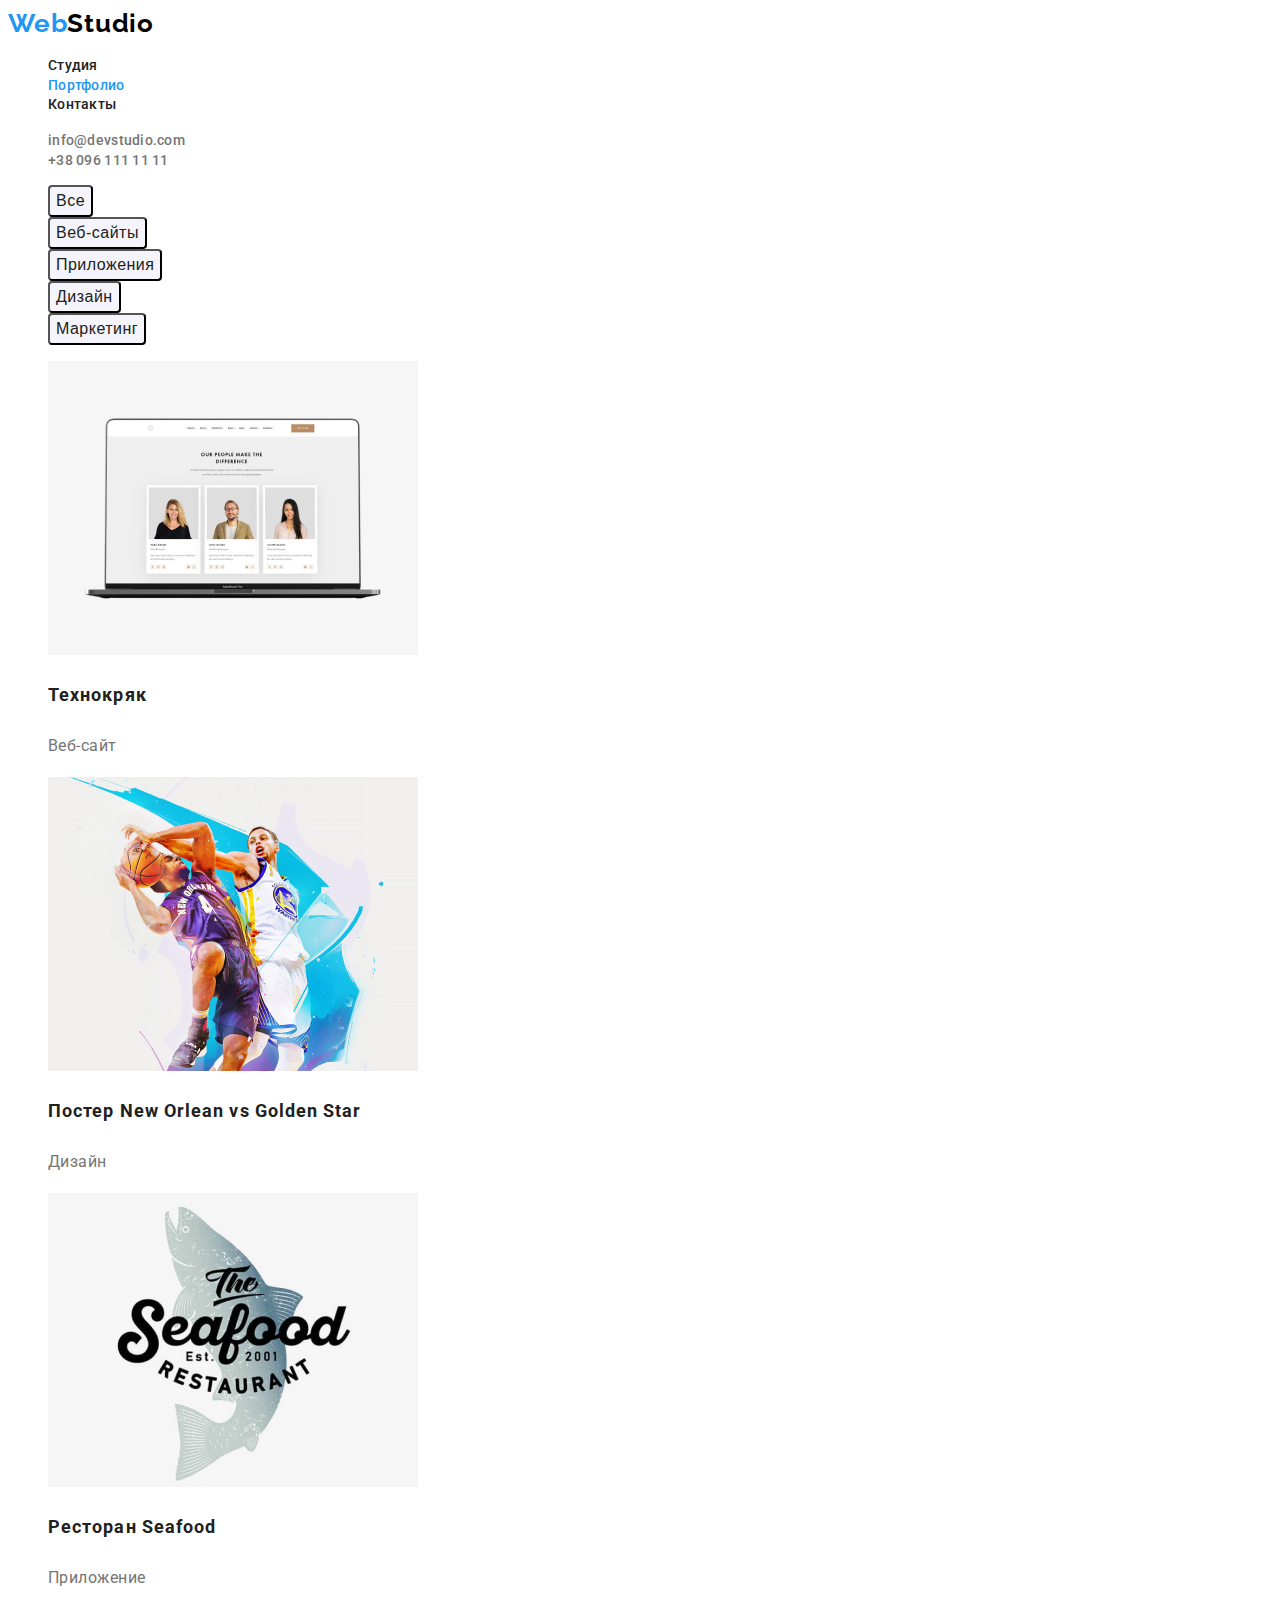
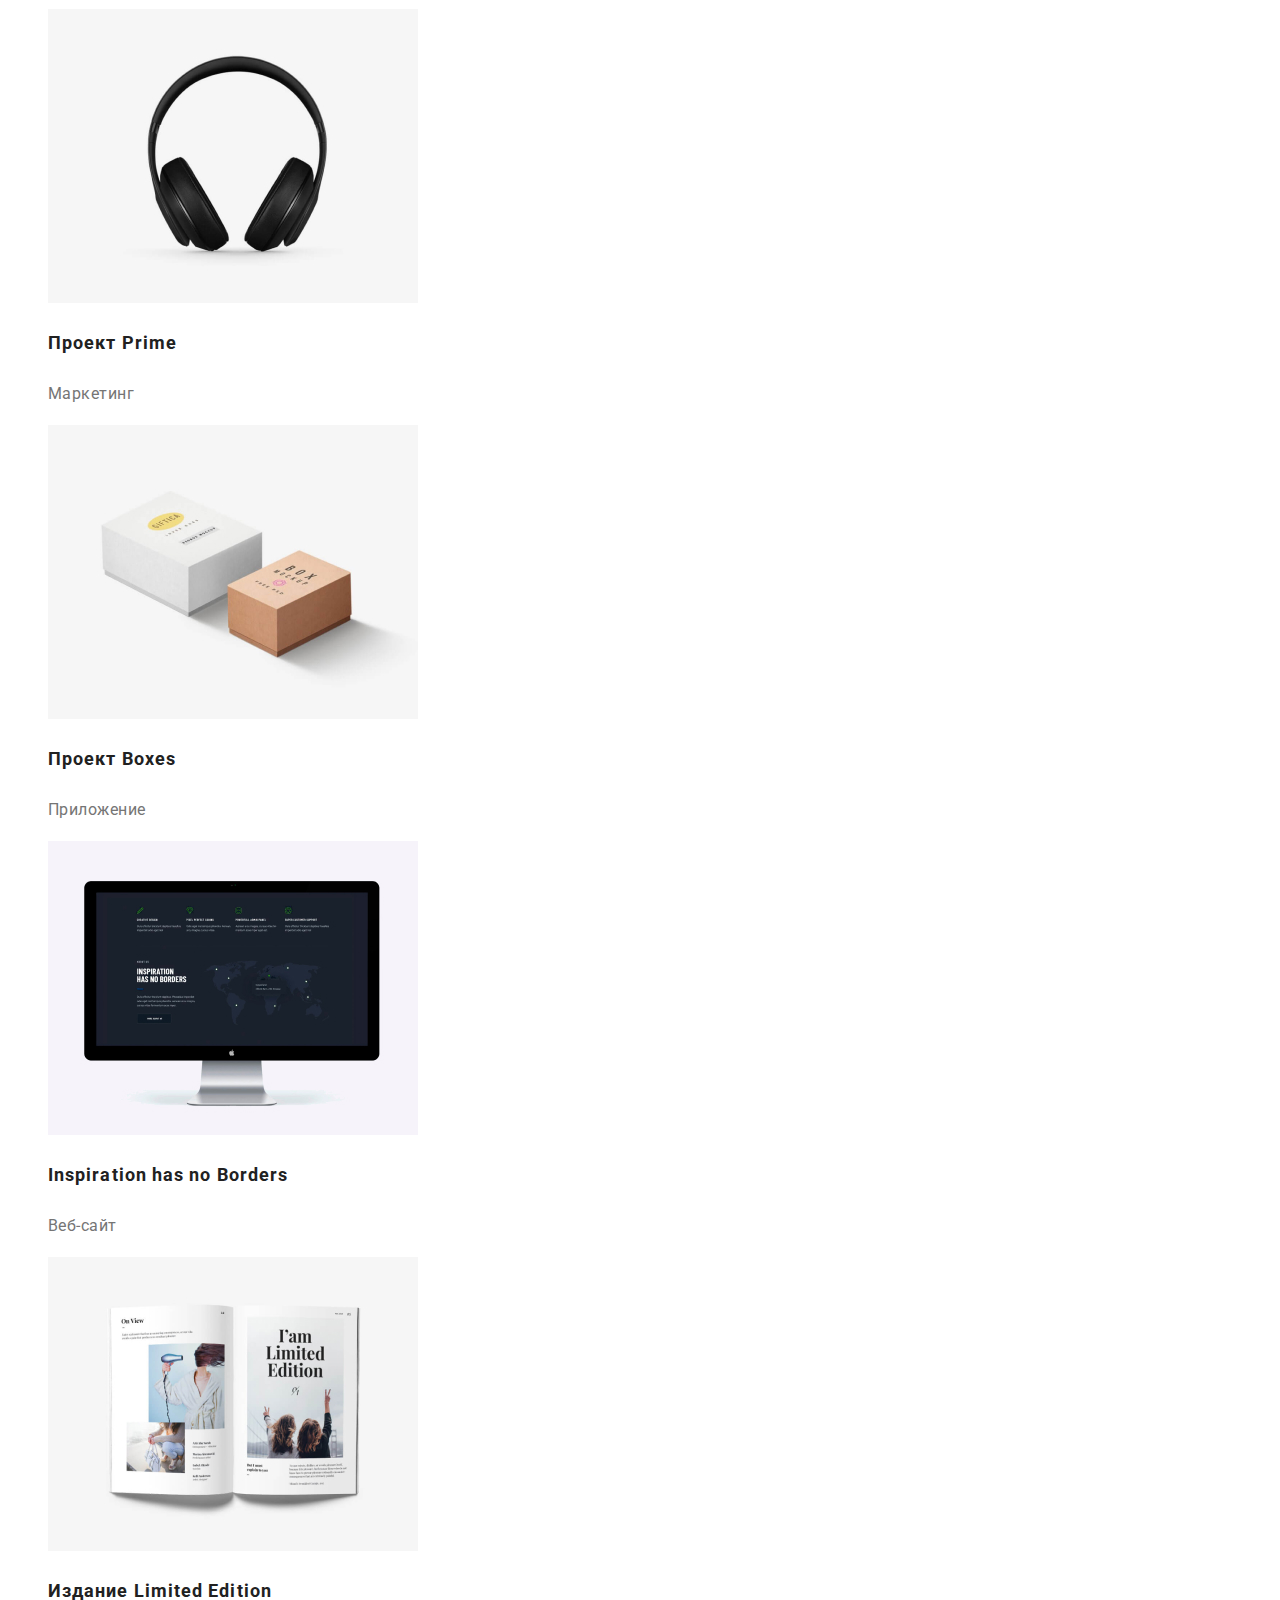
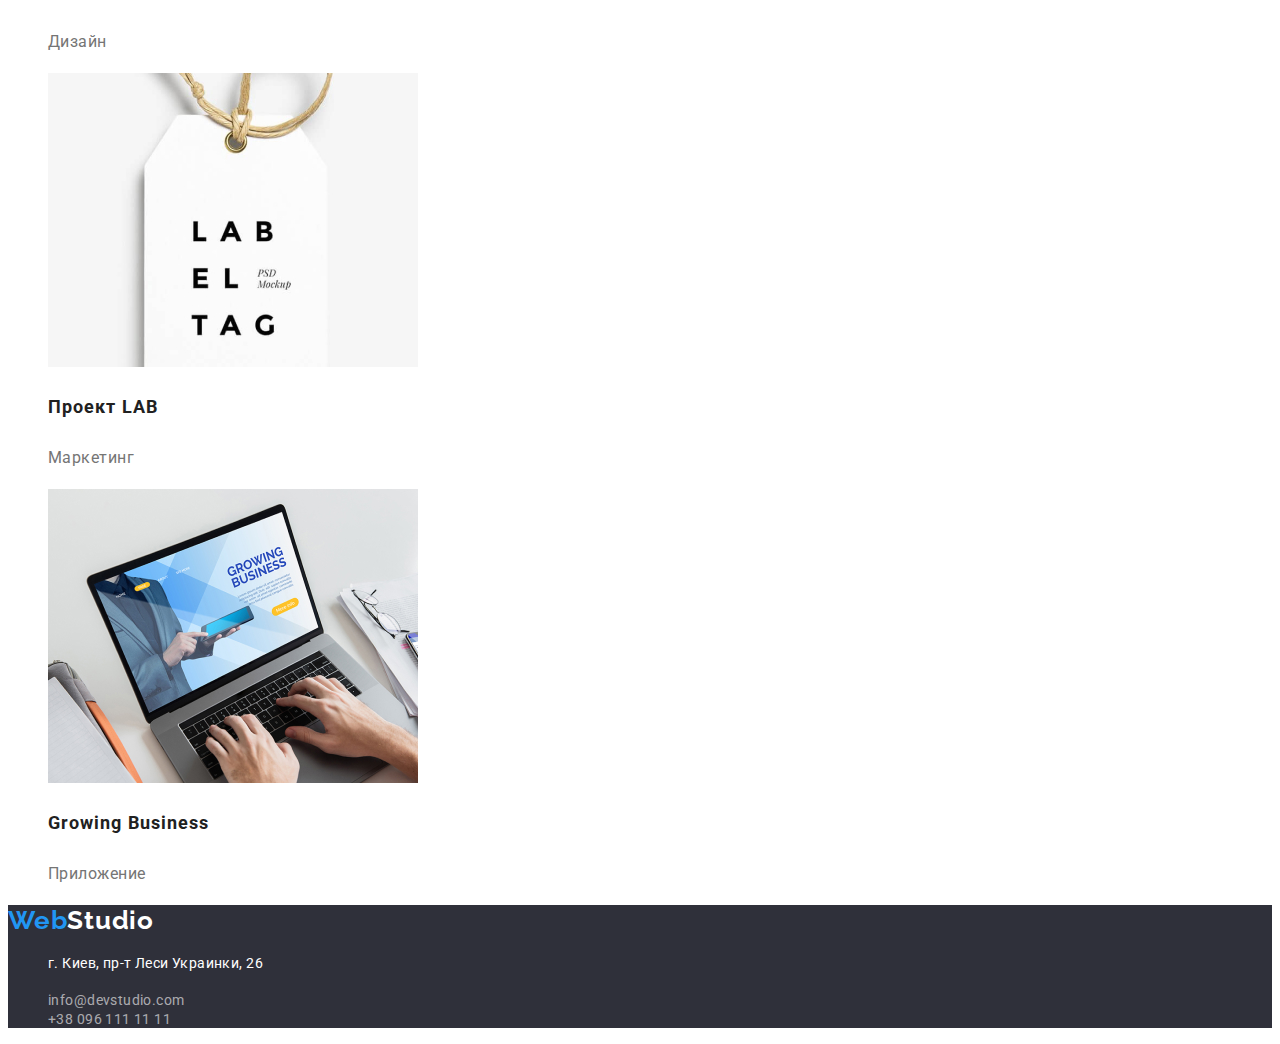
==== portfolio.html @ c7418458 "1" ====
<!DOCTYPE html>
<html lang="ru">
<head>
    <meta charset="UTF-8">
    <meta name="viewport" content="width=device-width, initial-scale=1.0">
     <link rel="stylesheet" href="https://cdnjs.cloudflare.com/ajax/libs/modern-normalize/1.0.0/modern-normalize.css" integrity="sha512-Zx6MlUMKSVJoQ+83OwhdILe8cSEsCzfqThJd7J/VA2UrK6Ctj85p+xzqfyuNXE5B1k25uUdmJ2OzItbBy9GHAQ==" crossorigin="anonymous" />
     <link rel="preconnect" href="https://fonts.gstatic.com">
     <link href="https://fonts.googleapis.com/css2?family=Raleway:wght@700&family=Roboto:wght@400;500;700;900&display=swap" rel="stylesheet">
     <link rel="stylesheet" href="./css/styles.css">
    <title>Web Studio</title>
</head>
<body>
   <header class="header">
          
            <nav class="navigation">
                <a class="logo" href="./index.html"><span class="logo-web">Web</span>Studio</a>
                 <ul class="navigation-list">
                    <li class="navigation-list-item"><a class="navigation-list-link" href="./index.html">Студия</a></li>
                     <li class="navigation-list-item"><a class="navigation-list-link current" href="./portfolio.html">Портфолио</a></li>
                    <li class="navigation-list-item"><a class="navigation-list-link" href="#">Контакты</a></li>
                 </ul>   
            </nav> 
        <ul class="contact-list">
            <li class="contact-list-item"><a class="contact-header-link" href="mailto:info@devstudio.com">info@devstudio.com</a></li>
            <li class="contact-list-item"><a class="contact-header-link" href="tel:+380961111111">+38 096 111 11 11</a></li>
        </ul>    
    
    </header>
    <main>
    <!--секция с контентом -->
      <section>
          <h2 class="visually-hidden">Портфолио</h2>
        <!--список с навигацией по портфолио-->
        <ul>
            <li><button class="portfolio-button" type="button">Все</button></li>
            <li><button class="portfolio-button" type="button">Веб-сайты</button></li>
            <li><button class="portfolio-button" type="button">Приложения</button></li>
            <li><button class="portfolio-button" type="button">Дизайн</button></li>
            <li><button class="portfolio-button" type="button">Маркетинг</button></li>
         </ul> 
        <!--спсиок с ячейками портфолио-->
        <ul class="portfolio-list">
            <li class="portfolio-list-item">
                <img class="portfolio-img" src="./images/tehno.jpg" alt="Веб-сайт на ноутбуке">
                <h3 class="portfolio-headline">Технокряк</h3>
                <p class="portfolio-paragraph">Веб-сайт</p>
            </li>
            <li class="portfolio-list-item">
                <img class="portfolio-img" src="./images/basketball.jpg" alt="Дизайн баскетбольно постера">
                <h3 class="portfolio-headline">Постер New Orlean vs Golden Star</h3>
                <p class="portfolio-paragraph">Дизайн</p>
            </li>
            <li class="portfolio-list-item">
                <img class="portfolio-img" src="./images/cafe-logo.jpg" alt="Лого ресторана">
                <h3 class="portfolio-headline">Ресторан Seafood</h3>
                <p class="portfolio-paragraph">Приложение</p>
            </li>
            <li class="portfolio-list-item">
                <img class="portfolio-img" src="./images/headphones.jpg" alt="Наушники">
                <h3 class="portfolio-headline">Проект Prime</h3>
                <p class="portfolio-paragraph">Маркетинг</p>
            </li>
            <li class="portfolio-list-item">
                <img class="portfolio-img" src="./images/boxes.jpg" alt="Картонные коробки">
                <h3 class="portfolio-headline">Проект Boxes</h3>
                <p class="portfolio-paragraph">Приложение</p>
            </li>
            <li class="portfolio-list-item">
                <img class="portfolio-img" src="./images/mac.jpg" alt="iMac с открытым приложением">
                <h3 class="portfolio-headline">Inspiration has no Borders</h3>
                <p class="portfolio-paragraph">Веб-сайт</p>
            </li>
            <li class="portfolio-list-item">
                <img class="portfolio-img" src="./images/book.jpg" alt="Открытая книга">
                <h3 class="portfolio-headline">Издание Limited Edition</h3>
                <p class="portfolio-paragraph">Дизайн</p>
            </li>
            <li class="portfolio-list-item">
                <img class="portfolio-img" src="./images/tag.jpg" alt="Этикетка с логотипом">
                <h3 class="portfolio-headline">Проект LAB</h3>
                <p class="portfolio-paragraph">Маркетинг</p>
            </li>
            <li class="portfolio-list-item">
                <img class="portfolio-img" src="./images/laptop.jpg" alt="Веб-сайт на ноутбуке">
                <h3 class="portfolio-headline">Growing Business</h3>
                <p class="portfolio-paragraph">Приложение</p>
            </li>
        </ul>

      </section>
        
    </main>
    <!--футер-->
 <footer class="footer">
     <a class="logo-studio-footer" href="./index.html"><span class="logo-web">Web</span>Studio</a> 
    <address class="adress">
        <ul class="adress-list">
            <li class="adress-list-item"><p class="footer-p">г. Киев, пр-т Леси Украинки, 26</p></li>
            <li class="adress-list-item"><a class="footer-link" href="mailto:info@devstudio.com">info@devstudio.com</a></li>
            <li class="adress-list-item"><a class="footer-link" href="tel:+380961111111">+38 096 111 11 11</a></li>
        </ul>
    </address>
    </footer>
</body>
</html>
---- css/styles.css ----
/* переменные */
:root {
    --accent-color: #2196F3;
    --bg-color: #fff;
    --border-color: #ECECEC;
    --font-color: #757575;
    --hero-bg-color: #2F303A;
    --modal-button-hover:#188CE8;
    --logo-web-color: #000;
    --subtitle-font-color: #212121;
    --block-border-color: #eee;
    --block-bg:  #F5F4FA;
}
/* наследование */
body {
font-family: 'Roboto', sans-serif;
color: var(--font-color);    
}
a {
    text-decoration: none;
}
ul {
    list-style: none;
}

/* хедер */
.header {
    /* border: 1px solid var(--border-color); */
}
.logo-web {
    font-style: normal;
    font-weight: bold;
    font-size: 26px;
    line-height: 1.192;
    /* identical to box height */
    letter-spacing: 0.03em;
    color: var(--accent-color);
    font-family: Raleway;
}
.logo {
    font-style: normal;
    font-weight: bold;
    font-size: 26px;
    line-height: 1.192;
    /* identical to box height */
    letter-spacing: 0.03em;
    color: var(--logo-web-color);
    font-family: Raleway;
}

.navigation-list-link {
    font-style: normal;
    font-weight: 500;
    font-size: 14px;
    line-height: 1.333;
    letter-spacing: 0.02em;
    color: var(--subtitle-font-color); 
}
.navigation-list-link:hover,
.navigation-list-link:focus {
    color: var(--accent-color);
}
/* выделенные элементы */
.current {
    color: var(--accent-color);
}
.contact-header-link {
    font-weight: 500;
    font-size: 14px;
    line-height: 1.333;
    letter-spacing: 0.02em;
    color: var(--font-color);
    font-style: normal;
}
.contact-header-link:hover,
.contact-header-link:focus {
    color: var(--accent-color);
}

/* Hero */
.visually-hidden {
  position: absolute !important;
  clip: rect(1px 1px 1px 1px); /* IE6, IE7 */
  clip: rect(1px, 1px, 1px, 1px);
  padding: 0 !important;
  border: 0 !important;
  height: 1px !important;
  width: 1px !important;
  overflow: hidden;
}
.hero-section{
    background-color: var(--hero-bg-color);
}
.hero-headline {
    font-style: normal;
    font-size: 44px;
    line-height: 1.363;
    text-align: center;
    letter-spacing: 0.06em;
    text-transform: uppercase;
    color: var(--bg-color);
    font-weight: 900;
}
.modal-button {
    font-weight: bold;
    font-size: 16px;
    line-height: 1.875;
    font-style: normal;
/* identical to box height, or 187% */

    text-align: center;
    letter-spacing: 0.06em;
    display: flex;
    color: var(--bg-color);
    /* стиль кнопки */
    background: var(--accent-color);
    /* box-shadow: 0px 4px 4px rgba(0, 0, 0, 0.15);
    border-color: transparent; */
    border-radius: 4px;
    align-items: center;
}
.modal-button:hover,
.modal-button:focus{
    background-color: var(--modal-button-hover);
}
.advantages-headline {
font-style: normal;
font-weight: bold;
font-size: 14px;
line-height: 1.333;
letter-spacing: 0.03em;
text-transform: uppercase;
color: var(--subtitle-font-color);
}
.advantages-paragraph {
    font-style: normal;
font-weight: normal;
font-size: 14px;
line-height: 1.714;
/* or 171% */
letter-spacing: 0.03em;
color: var(--font-color);
}
.what-we-do-headline,
.our-team-headline {
    font-style: normal;
    font-weight: bold;
    font-size: 36px;
    line-height: 1.166;
    text-align: center;
    letter-spacing: 0.03em;
    color: var(--subtitle-font-color);
}
.our-team-item {
    /* box-shadow: 0px 1px 3px rgba(0, 0, 0, 0.12), 0px 1px 1px rgba(0, 0, 0, 0.14), 0px 2px 1px rgba(0, 0, 0, 0.2);
border-radius: 0px 0px 4px 4px; */
}
.our-team-name {
    font-weight: 500;
    font-size: 16px;
    line-height: 1.187;
    /* identical to box height */
    /* text-align: center; */
    letter-spacing: 0.03em;
    color: var(--subtitle-font-color);
    font-style: normal;
}
.our-team-p {
    font-weight: normal;
    font-size: 16px;
    line-height: 1.187px;
    /* identical to box height */
    /* text-align: center; */
    letter-spacing: 0.03em;
    color: var(--font-color);
    font-style: normal;
}

/* footer */
.footer {
    background-color: var(--hero-bg-color);
}
.logo-studio-footer {
    font-style: normal;
    font-weight: bold;
    font-size: 26px;
    line-height: 1.192;
    /* identical to box height */
    letter-spacing: 0.03em;
    color: var(--bg-color);
    font-family: Raleway;
}
.footer-p {
    font-weight: normal;
    font-size: 14px;
    line-height: 1.714;
    /* or 171% */
    letter-spacing: 0.03em;
    color: var(--bg-color);
    font-style: normal;
}

.footer-link {
    font-weight: normal;
    font-size: 14px;
    line-height: 1.174;
    /* or 171% */
    letter-spacing: 0.03em;
    color: rgba(255, 255, 255, 0.6);
    font-style: normal;
}
.our-team {
    background-color: var(--block-bg);
}

/* portfolio */
.portfolio-button {
    font-weight: 500;
    font-size: 16px;
    line-height: 1.625;
    /* identical to box height, or 162% */
    text-align: center;
    letter-spacing: 0.03em;
    color: var(--subtitle-font-color);
    background-color: var(--block-bg);
    border-radius: 4px;
    /* border-color: transparent;
    box-shadow: 0px 4px 4px rgba(0, 0, 0, 0.25); */
    font-style: normal;
}
.portfolio-button:hover,
.portfolio-button:focus {
    color: var(--bg-color);
    background-color: var(--accent-color);
    /* box-shadow: 0px 3px 1px rgba(0, 0, 0, 0.1), 0px 1px 2px rgba(0, 0, 0, 0.08), 0px 2px 2px rgba(0, 0, 0, 0.12); */
} 
.portfolio-list-item {
    /* border: 1px;
    border-style: solid;
    border-color: var(--block-border-color); */
    box-sizing: border-box;
    background-color: var(--bg-color);
}
.portfolio-headline {
    font-style: normal;
    font-size: 18px;
    line-height: 2;
    /* identical to box height, or 200% */
    letter-spacing: 0.06em;
    font-weight: bold;
    color: var(--subtitle-font-color);
}
.portfolio-paragraph {
    font-weight: normal;
    font-size: 16px;
    line-height: 1.875;
    /* identical to box height, or 187% */
    letter-spacing: 0.03em;
    color: var(--font-color);
    font-style: normal;
}
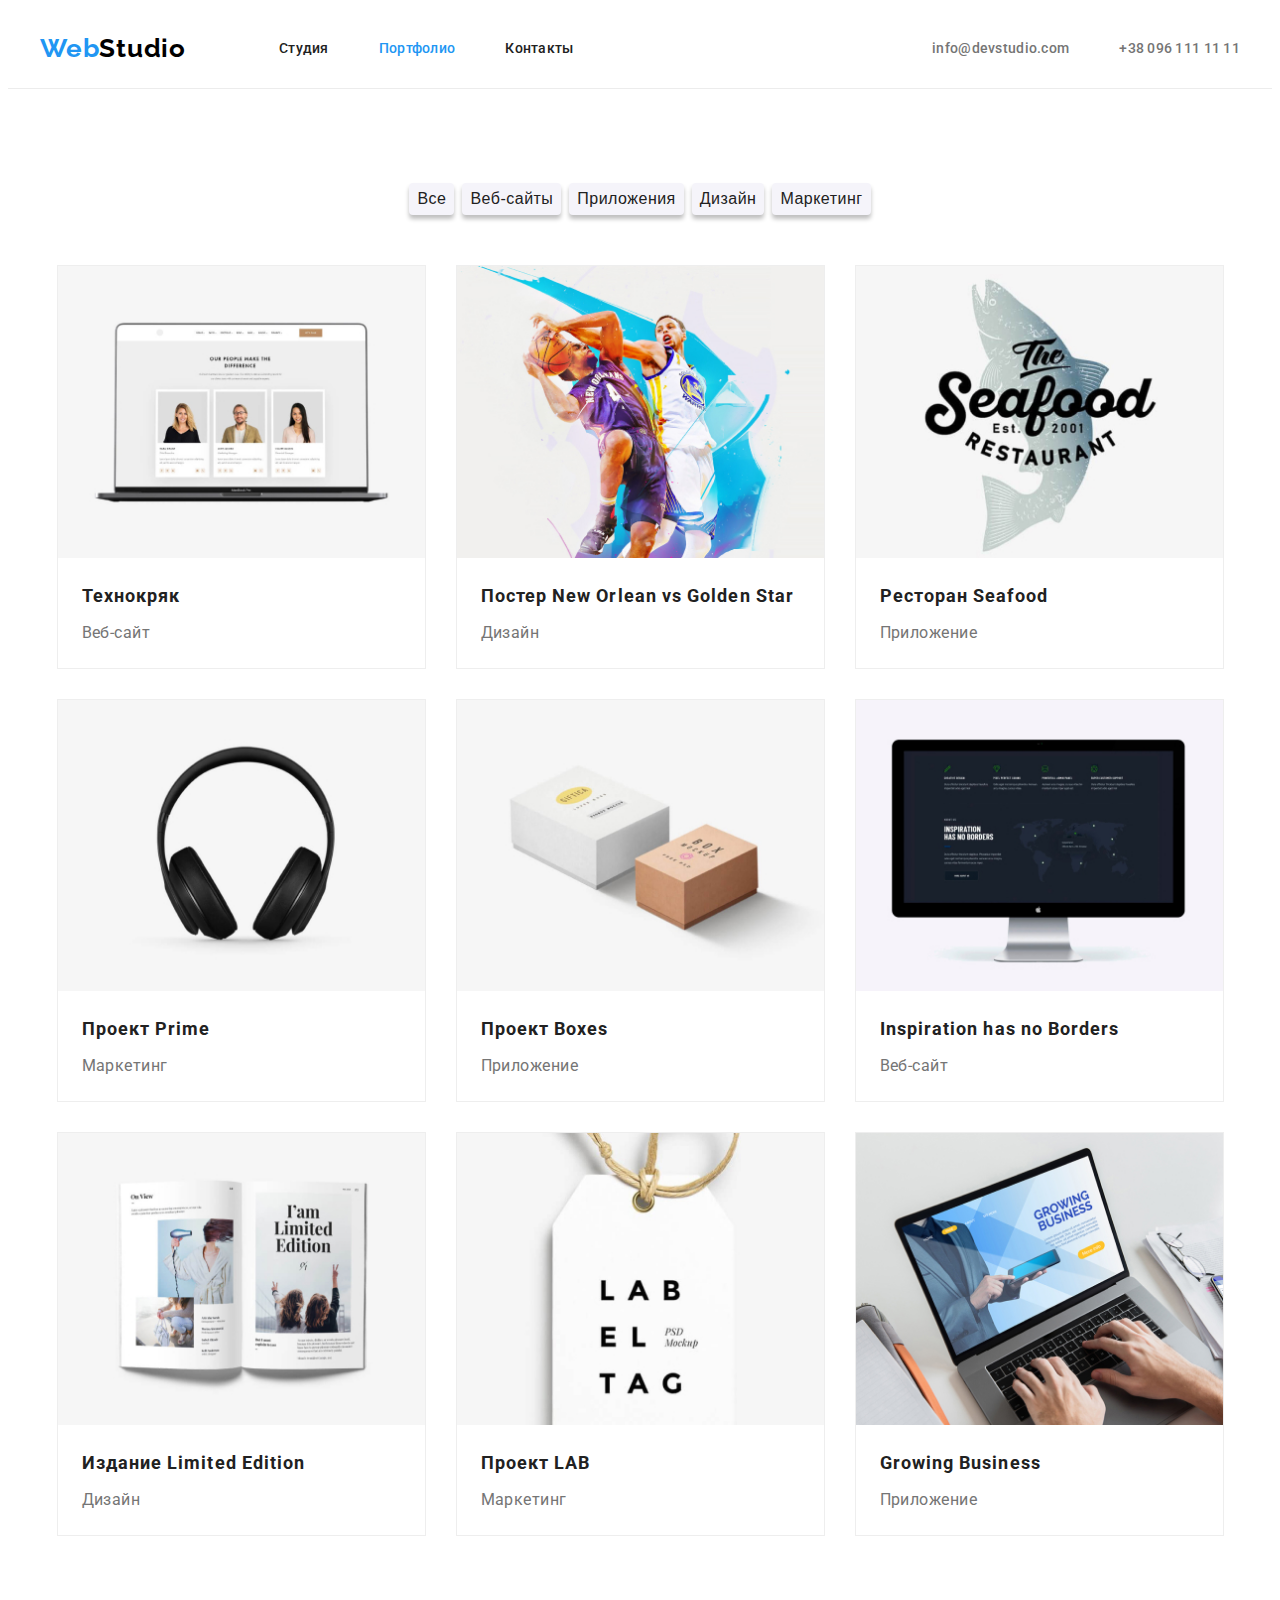
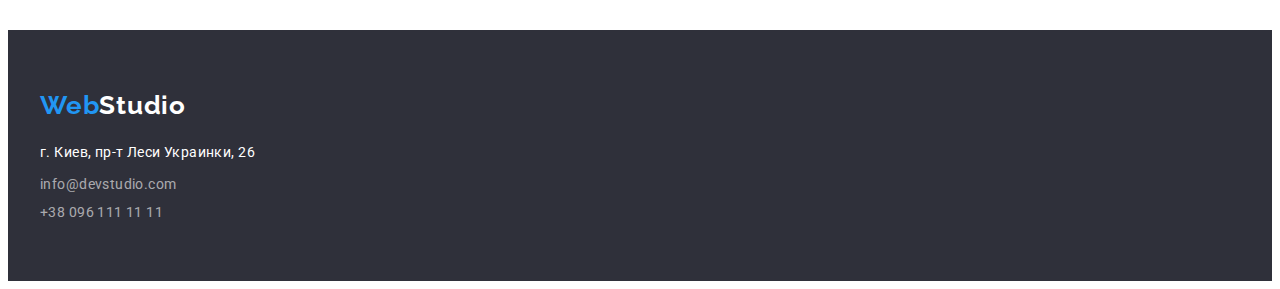
==== commit 7dfd18a6: "ready" ====
--- a/portfolio.html
+++ b/portfolio.html
@@ -11,95 +11,119 @@
 </head>
 <body>
    <header class="header">
-          
-            <nav class="navigation">
-                <a class="logo" href="./index.html"><span class="logo-web">Web</span>Studio</a>
-                 <ul class="navigation-list">
-                    <li class="navigation-list-item"><a class="navigation-list-link" href="./index.html">Студия</a></li>
-                     <li class="navigation-list-item"><a class="navigation-list-link current" href="./portfolio.html">Портфолио</a></li>
-                    <li class="navigation-list-item"><a class="navigation-list-link" href="#">Контакты</a></li>
-                 </ul>   
-            </nav> 
-        <ul class="contact-list">
-            <li class="contact-list-item"><a class="contact-header-link" href="mailto:info@devstudio.com">info@devstudio.com</a></li>
-            <li class="contact-list-item"><a class="contact-header-link" href="tel:+380961111111">+38 096 111 11 11</a></li>
-        </ul>    
-    
+        <div class="header-container">
+                <nav class="navigation">
+                    <!-- <div class="logo-container"> -->
+                    <a class="logo link" href="./index.html"><span class="logo-web">Web</span>Studio</a> 
+                   <!-- </div> -->
+                    <ul class="navigation-list list">
+                      <li class="navigation-list-item"><a class="navigation-list-link link" href="./index.html">Студия</a></li>
+                       <li class="navigation-list-item"><a class="navigation-list-link link current" href="#">Портфолио</a></li>
+                      <li class="navigation-list-item"><a class="navigation-list-link link" href="#">Контакты</a></li>
+                  </ul>   
+                  <ul class="contact-list list">
+                        <li class="contact-list-item"><a class="contact-header-link link" href="mailto:info@devstudio.com">info@devstudio.com</a></li>
+                         <li class="contact-list-item"><a class="contact-header-link link" href="tel:+380961111111">+38 096 111 11 11</a></li>
+                  </ul>    
+                </nav> 
+        </div>
     </header>
     <main>
     <!--секция с контентом -->
       <section>
           <h2 class="visually-hidden">Портфолио</h2>
         <!--список с навигацией по портфолио-->
-        <ul>
-            <li><button class="portfolio-button" type="button">Все</button></li>
-            <li><button class="portfolio-button" type="button">Веб-сайты</button></li>
-            <li><button class="portfolio-button" type="button">Приложения</button></li>
-            <li><button class="portfolio-button" type="button">Дизайн</button></li>
-            <li><button class="portfolio-button" type="button">Маркетинг</button></li>
+        <div class="portfolio-menu container">
+        <ul class="menu list">
+            <li class="portfolio-menu-item"><button class="portfolio-button" type="button">Все</button></li>
+            <li class="portfolio-menu-item"><button class="portfolio-button" type="button">Веб-сайты</button></li>
+            <li class="portfolio-menu-item"><button class="portfolio-button" type="button">Приложения</button></li>
+            <li class="portfolio-menu-item"><button class="portfolio-button" type="button">Дизайн</button></li>
+            <li class="portfolio-menu-item"><button class="portfolio-button" type="button">Маркетинг</button></li>
          </ul> 
+         </div>
         <!--спсиок с ячейками портфолио-->
-        <ul class="portfolio-list">
+        <div class="container paddingbotom">
+        <ul class="portfolio-list list">
             <li class="portfolio-list-item">
                 <img class="portfolio-img" src="./images/tehno.jpg" alt="Веб-сайт на ноутбуке">
+                <div class="portfolio-card">
                 <h3 class="portfolio-headline">Технокряк</h3>
                 <p class="portfolio-paragraph">Веб-сайт</p>
+                </div>
             </li>
             <li class="portfolio-list-item">
                 <img class="portfolio-img" src="./images/basketball.jpg" alt="Дизайн баскетбольно постера">
+                <div class="portfolio-card">
                 <h3 class="portfolio-headline">Постер New Orlean vs Golden Star</h3>
                 <p class="portfolio-paragraph">Дизайн</p>
+                </div>
             </li>
             <li class="portfolio-list-item">
                 <img class="portfolio-img" src="./images/cafe-logo.jpg" alt="Лого ресторана">
+                 <div class="portfolio-card">
                 <h3 class="portfolio-headline">Ресторан Seafood</h3>
                 <p class="portfolio-paragraph">Приложение</p>
+                </div>
             </li>
             <li class="portfolio-list-item">
                 <img class="portfolio-img" src="./images/headphones.jpg" alt="Наушники">
+                 <div class="portfolio-card">
                 <h3 class="portfolio-headline">Проект Prime</h3>
                 <p class="portfolio-paragraph">Маркетинг</p>
+                </div>
             </li>
             <li class="portfolio-list-item">
                 <img class="portfolio-img" src="./images/boxes.jpg" alt="Картонные коробки">
+                 <div class="portfolio-card">
                 <h3 class="portfolio-headline">Проект Boxes</h3>
                 <p class="portfolio-paragraph">Приложение</p>
+                </div>
             </li>
             <li class="portfolio-list-item">
                 <img class="portfolio-img" src="./images/mac.jpg" alt="iMac с открытым приложением">
+                 <div class="portfolio-card">
                 <h3 class="portfolio-headline">Inspiration has no Borders</h3>
                 <p class="portfolio-paragraph">Веб-сайт</p>
+                </div>
             </li>
             <li class="portfolio-list-item">
                 <img class="portfolio-img" src="./images/book.jpg" alt="Открытая книга">
+                 <div class="portfolio-card">
                 <h3 class="portfolio-headline">Издание Limited Edition</h3>
                 <p class="portfolio-paragraph">Дизайн</p>
+                </div>
             </li>
             <li class="portfolio-list-item">
                 <img class="portfolio-img" src="./images/tag.jpg" alt="Этикетка с логотипом">
+                 <div class="portfolio-card">
                 <h3 class="portfolio-headline">Проект LAB</h3>
                 <p class="portfolio-paragraph">Маркетинг</p>
+                </div>
             </li>
             <li class="portfolio-list-item">
                 <img class="portfolio-img" src="./images/laptop.jpg" alt="Веб-сайт на ноутбуке">
+                 <div class="portfolio-card">
                 <h3 class="portfolio-headline">Growing Business</h3>
                 <p class="portfolio-paragraph">Приложение</p>
+                </div>
             </li>
         </ul>
-
+        </div>
       </section>
         
     </main>
     <!--футер-->
  <footer class="footer">
-     <a class="logo-studio-footer" href="./index.html"><span class="logo-web">Web</span>Studio</a> 
-    <address class="adress">
-        <ul class="adress-list">
-            <li class="adress-list-item"><p class="footer-p">г. Киев, пр-т Леси Украинки, 26</p></li>
-            <li class="adress-list-item"><a class="footer-link" href="mailto:info@devstudio.com">info@devstudio.com</a></li>
-            <li class="adress-list-item"><a class="footer-link" href="tel:+380961111111">+38 096 111 11 11</a></li>
-        </ul>
-    </address>
+        <div class="footer-div">
+          <a class="logo-studio-footer link" href="./index.html"><span class="logo-web">Web</span>Studio</a> 
+          <address class="adress">
+               <ul class="adress-list list">
+                     <li class="adress-list-item"><p class="footer-p">г. Киев, пр-т Леси Украинки, 26</p></li>
+                       <li class="adress-list-item"><a class="footer-link link" href="mailto:info@devstudio.com">info@devstudio.com</a></li>
+                       <li class="adress-list-item"><a class="footer-link link" href="tel:+380961111111">+38 096 111 11 11</a></li>
+              </ul>
+         </address>
     </footer>
 </body>
 </html>--- a/css/styles.css
+++ b/css/styles.css
@@ -16,17 +16,51 @@
 font-family: 'Roboto', sans-serif;
 color: var(--font-color);    
 }
-a {
+/* утилиты */
+p {
+    margin: 0;
+}
+h1,
+h2,
+h3,
+h4,
+h5,
+h6 {
+    margin: 0;
+}
+img {
+    display: block;
+}
+ul,
+ol {
+    margin: 0;
+    padding: 0;
+}
+.link {
     text-decoration: none;
 }
-ul {
+.list {
     list-style: none;
 }
 
 /* хедер */
+.header-container {
+    
+    width: 1200px;
+    padding-left: 15px;
+    padding-right: 15px;
+    margin: 0 auto;
+    }
 .header {
-    /* border: 1px solid var(--border-color); */
-}
+border-bottom: 1px solid var(--border-color);
+}
+
+
+.logo.link {
+   padding-top: 25px;
+   padding-bottom: 24px;
+}
+
 .logo-web {
     font-style: normal;
     font-weight: bold;
@@ -39,7 +73,7 @@
 }
 .logo {
     font-style: normal;
-    font-weight: bold;
+    font-weight: 700;
     font-size: 26px;
     line-height: 1.192;
     /* identical to box height */
@@ -47,8 +81,44 @@
     color: var(--logo-web-color);
     font-family: Raleway;
 }
-
+.navigation {
+    
+    display: flex;
+    flex-direction: row;
+    flex-wrap: nowrap;
+    align-items: center;
+   /* justify-content: space-between; */
+
+}
+.navigation-list {
+    display: flex;
+    flex-direction: row;
+    flex-wrap: wrap;
+    padding:0;
+    margin-left: 93px;
+}
+
+
+.navigation-list-item:not(:first-child) {
+    margin-left: 50px;
+}
+.contact-list {
+    display: flex;
+    flex-direction: row;
+    flex-wrap: wrap;
+    padding:0;
+    margin-left: auto;
+   
+}
+
+.contact-list-item:not(:last-child) {
+   margin-right: 50px; 
+}
 .navigation-list-link {
+    
+    display: block;
+    padding-top: 25px;
+    padding-bottom: 25px;
     font-style: normal;
     font-weight: 500;
     font-size: 14px;
@@ -65,6 +135,9 @@
     color: var(--accent-color);
 }
 .contact-header-link {
+    display: block;
+    padding-top: 25px;
+    padding-bottom: 25px;
     font-weight: 500;
     font-size: 14px;
     line-height: 1.333;
@@ -78,6 +151,7 @@
 }
 
 /* Hero */
+
 .visually-hidden {
   position: absolute !important;
   clip: rect(1px 1px 1px 1px); /* IE6, IE7 */
@@ -88,10 +162,22 @@
   width: 1px !important;
   overflow: hidden;
 }
-.hero-section{
+.hero{
     background-color: var(--hero-bg-color);
+    height: 600px;
+}
+.hero .container {
+    /* display: flex;
+    flex-direction: column;
+    align-items: center; */
+    padding-top: 200px;
+    margin: 0 auto;
+    padding-left: 15px;
+    padding-right: 15px;
 }
 .hero-headline {
+    /* margin-top: 200px; */
+
     font-style: normal;
     font-size: 44px;
     line-height: 1.363;
@@ -100,28 +186,58 @@
     text-transform: uppercase;
     color: var(--bg-color);
     font-weight: 900;
+    max-width: 696px;
+    margin: 0 auto;
 }
 .modal-button {
-    font-weight: bold;
+    display: block;
+    /* justify-content: center; */
+    font-weight: 700;
     font-size: 16px;
     line-height: 1.875;
     font-style: normal;
-/* identical to box height, or 187% */
+    cursor: pointer;
+    margin: 30px auto;
+    
+    
+/* identica
+l to box height, or 187% */
 
     text-align: center;
     letter-spacing: 0.06em;
-    display: flex;
     color: var(--bg-color);
     /* стиль кнопки */
     background: var(--accent-color);
-    /* box-shadow: 0px 4px 4px rgba(0, 0, 0, 0.15);
-    border-color: transparent; */
+    box-shadow: 0px 4px 4px rgba(0, 0, 0, 0.15);
+    border-color: transparent;
     border-radius: 4px;
-    align-items: center;
+    min-width: 200px;
+    border: 0;
+    height: 50px;
+    
 }
 .modal-button:hover,
 .modal-button:focus{
     background-color: var(--modal-button-hover);
+}
+
+.advantages .container {
+    width: 1200px;
+    padding-left: 15px;
+    padding-right: 15px;
+    margin: 0 auto;
+    
+}
+.advantages-list {
+    display: flex;
+    padding-top: 99px;
+    /* padding-bottom: 94px; */
+}
+.advantages-list-item {
+    width: 271px;
+}
+.advantages-list-item:not(:last-child){
+    padding-right: 30px;
 }
 .advantages-headline {
 font-style: normal;
@@ -131,6 +247,7 @@
 letter-spacing: 0.03em;
 text-transform: uppercase;
 color: var(--subtitle-font-color);
+margin-bottom: 10px;
 }
 .advantages-paragraph {
     font-style: normal;
@@ -150,36 +267,93 @@
     text-align: center;
     letter-spacing: 0.03em;
     color: var(--subtitle-font-color);
-}
+    margin-bottom: 50px;
+}
+.what-we-do .container {
+    width: 1200px;
+    padding-left: 15px;
+    padding-right: 15px;
+    margin: 0 auto;
+    padding-bottom: 94px;
+}
+.what-we-do-list {
+    display: flex;
+    margin: -15px;
+}
+.what-we-do-item{
+margin: 15px;
+}
+.container {
+    width: 1200px;
+    padding-left: 15px;
+    padding-right: 15px;
+    margin: 0 auto;
+    
+}
+.paddingbotom {
+     padding-bottom: 94px;
+}
+.our-team-section {
+    background-color: var(--block-bg);
+    padding-top: 94px;
+}
+.our-team-list {
+    display: flex;
+    flex-wrap: wrap;
+    margin: -15px;
+}
+
 .our-team-item {
-    /* box-shadow: 0px 1px 3px rgba(0, 0, 0, 0.12), 0px 1px 1px rgba(0, 0, 0, 0.14), 0px 2px 1px rgba(0, 0, 0, 0.2);
-border-radius: 0px 0px 4px 4px; */
+  
+    height: 368px;
+    margin: 15px;
+    box-shadow: 0px 1px 3px rgba(0, 0, 0, 0.12), 0px 1px 1px rgba(0, 0, 0, 0.14), 0px 2px 1px rgba(0, 0, 0, 0.2);
+    border-radius: 0px 0px 4px 4px;
+    
+}
+.team-card {
+    
+    padding-top: 30px;
+    padding-bottom: 30px;
+
 }
 .our-team-name {
     font-weight: 500;
     font-size: 16px;
     line-height: 1.187;
     /* identical to box height */
-    /* text-align: center; */
+    text-align: center;
     letter-spacing: 0.03em;
     color: var(--subtitle-font-color);
     font-style: normal;
+    margin-bottom: 10px;
 }
 .our-team-p {
     font-weight: normal;
     font-size: 16px;
-    line-height: 1.187px;
+    line-height: 1.187;
     /* identical to box height */
-    /* text-align: center; */
+    text-align: center;
     letter-spacing: 0.03em;
     color: var(--font-color);
     font-style: normal;
+    
 }
 
 /* footer */
 .footer {
     background-color: var(--hero-bg-color);
 }
+.footer-div {
+   padding-top: 60px;
+   padding-bottom: 60px;
+   width: 1200px;
+    padding-left: 15px;
+    padding-right: 15px;
+    margin: 0 auto;
+    
+}
+
 .logo-studio-footer {
     font-style: normal;
     font-weight: bold;
@@ -191,6 +365,7 @@
     font-family: Raleway;
 }
 .footer-p {
+    margin-top: 20px;
     font-weight: normal;
     font-size: 14px;
     line-height: 1.714;
@@ -209,11 +384,25 @@
     color: rgba(255, 255, 255, 0.6);
     font-style: normal;
 }
-.our-team {
-    background-color: var(--block-bg);
-}
+.adress-list-item:not(:last-child){
+    padding-bottom: 9px;
+}
+
 
 /* portfolio */
+.portfolio-menu {
+    padding-top: 94px;
+    padding-bottom: 50px;
+}
+.menu {
+    display: flex;
+    justify-content: center;
+    
+}
+.portfolio-menu-item:not(:last-child){
+    padding-right: 8px;
+}
+
 .portfolio-button {
     font-weight: 500;
     font-size: 16px;
@@ -224,20 +413,40 @@
     color: var(--subtitle-font-color);
     background-color: var(--block-bg);
     border-radius: 4px;
-    /* border-color: transparent;
-    box-shadow: 0px 4px 4px rgba(0, 0, 0, 0.25); */
+    border-color: transparent;
+    box-shadow: 0px 4px 4px rgba(0, 0, 0, 0.25);
     font-style: normal;
 }
 .portfolio-button:hover,
 .portfolio-button:focus {
+    cursor: pointer;
     color: var(--bg-color);
     background-color: var(--accent-color);
-    /* box-shadow: 0px 3px 1px rgba(0, 0, 0, 0.1), 0px 1px 2px rgba(0, 0, 0, 0.08), 0px 2px 2px rgba(0, 0, 0, 0.12); */
+    box-shadow: 0px 3px 1px rgba(0, 0, 0, 0.1), 0px 1px 2px rgba(0, 0, 0, 0.08), 0px 2px 2px rgba(0, 0, 0, 0.12);
 } 
+.portfolio-list {
+    display: flex;
+    flex-wrap: wrap;
+    justify-content: center;
+    margin: -15px;
+}
+.portfolio-img {
+    width: 367px;
+}
+.portfolio-card {
+    padding-top: 20px;
+    padding: 20px;
+    padding-left: 24px;
+}
+.portfolio-headline {
+    margin-bottom: 4px;
+}
+
 .portfolio-list-item {
-    /* border: 1px;
+    margin: 15px;
+    border: 1px;
     border-style: solid;
-    border-color: var(--block-border-color); */
+    border-color: var(--block-border-color);
     box-sizing: border-box;
     background-color: var(--bg-color);
 }
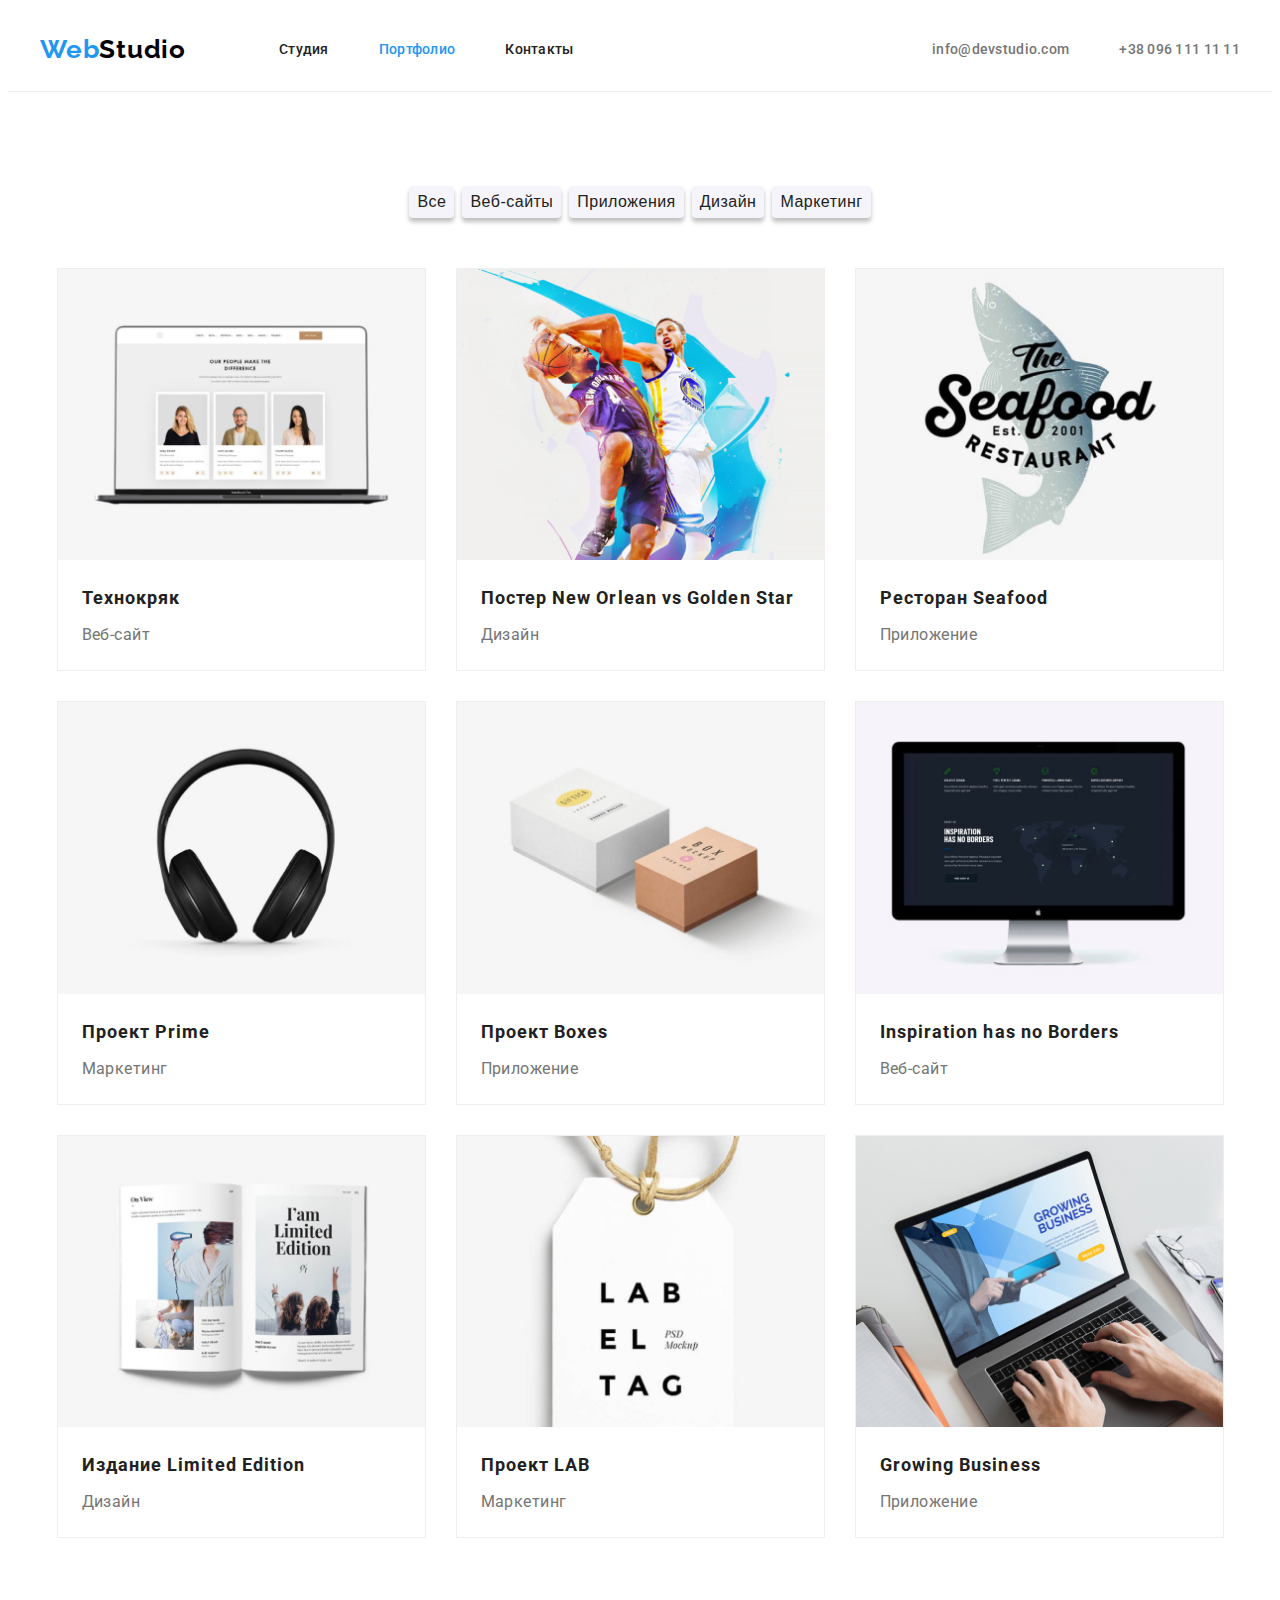
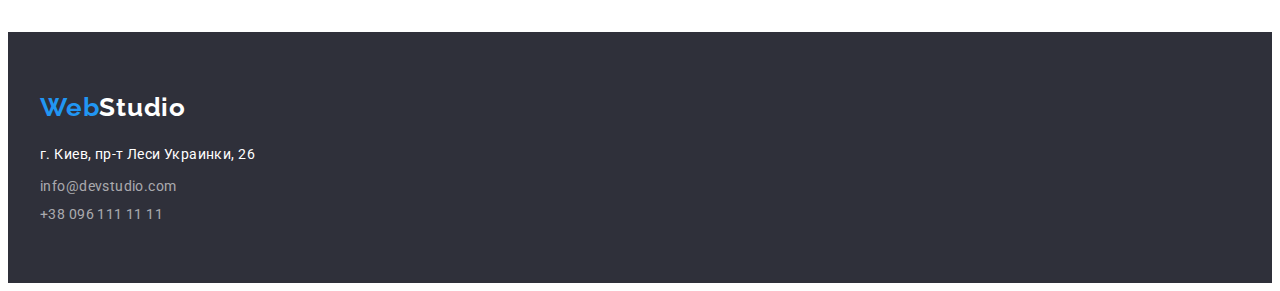
==== commit 1a597422: "corrections" ====
--- a/portfolio.html
+++ b/portfolio.html
@@ -31,20 +31,21 @@
     <main>
     <!--секция с контентом -->
       <section>
-          <h2 class="visually-hidden">Портфолио</h2>
+        <h1 class="visually-hidden">Портфолио webstudio</h1>  
+        <h2 class="visually-hidden">Портфолио</h2>
         <!--список с навигацией по портфолио-->
-        <div class="portfolio-menu container">
-        <ul class="menu list">
+        <div class="container">
+             <ul class="menu list">
             <li class="portfolio-menu-item"><button class="portfolio-button" type="button">Все</button></li>
             <li class="portfolio-menu-item"><button class="portfolio-button" type="button">Веб-сайты</button></li>
             <li class="portfolio-menu-item"><button class="portfolio-button" type="button">Приложения</button></li>
             <li class="portfolio-menu-item"><button class="portfolio-button" type="button">Дизайн</button></li>
             <li class="portfolio-menu-item"><button class="portfolio-button" type="button">Маркетинг</button></li>
-         </ul> 
-         </div>
-        <!--спсиок с ячейками портфолио-->
-        <div class="container paddingbotom">
-        <ul class="portfolio-list list">
+             </ul> 
+         
+            <!--спсиок с ячейками портфолио-->
+       
+             <ul class="portfolio-list list paddingbotom">
             <li class="portfolio-list-item">
                 <img class="portfolio-img" src="./images/tehno.jpg" alt="Веб-сайт на ноутбуке">
                 <div class="portfolio-card">
--- a/css/styles.css
+++ b/css/styles.css
@@ -117,8 +117,8 @@
 .navigation-list-link {
     
     display: block;
-    padding-top: 25px;
-    padding-bottom: 25px;
+    padding-top: 32px;
+    padding-bottom: 32px;
     font-style: normal;
     font-weight: 500;
     font-size: 14px;
@@ -127,17 +127,18 @@
     color: var(--subtitle-font-color); 
 }
 .navigation-list-link:hover,
-.navigation-list-link:focus {
-    color: var(--accent-color);
-}
-/* выделенные элементы */
+.navigation-list-link:focus,
+.contact-header-link:hover,
+.contact-header-link:focus,
 .current {
     color: var(--accent-color);
 }
+/* выделенные элементы */
+
 .contact-header-link {
     display: block;
-    padding-top: 25px;
-    padding-bottom: 25px;
+    padding-top: 32px;
+    padding-bottom: 32px;
     font-weight: 500;
     font-size: 14px;
     line-height: 1.333;
@@ -145,10 +146,7 @@
     color: var(--font-color);
     font-style: normal;
 }
-.contact-header-link:hover,
-.contact-header-link:focus {
-    color: var(--accent-color);
-}
+
 
 /* Hero */
 
@@ -164,20 +162,19 @@
 }
 .hero{
     background-color: var(--hero-bg-color);
-    height: 600px;
+    /* height: 600px; */
 }
 .hero .container {
-    /* display: flex;
-    flex-direction: column;
-    align-items: center; */
+    margin: 0 auto;
+}
+.hero-button {
+    margin-top: 30px;
+    padding-bottom: 200px;
+}
+
+.hero-headline {
     padding-top: 200px;
-    margin: 0 auto;
-    padding-left: 15px;
-    padding-right: 15px;
-}
-.hero-headline {
-    /* margin-top: 200px; */
-
+   
     font-style: normal;
     font-size: 44px;
     line-height: 1.363;
@@ -197,7 +194,9 @@
     line-height: 1.875;
     font-style: normal;
     cursor: pointer;
-    margin: 30px auto;
+    margin: 0 auto;
+    /* margin-top: 30px; */
+   
     
     
 /* identica
@@ -221,13 +220,7 @@
     background-color: var(--modal-button-hover);
 }
 
-.advantages .container {
-    width: 1200px;
-    padding-left: 15px;
-    padding-right: 15px;
-    margin: 0 auto;
-    
-}
+
 .advantages-list {
     display: flex;
     padding-top: 99px;
@@ -237,7 +230,7 @@
     width: 271px;
 }
 .advantages-list-item:not(:last-child){
-    padding-right: 30px;
+    margin-right: 30px;
 }
 .advantages-headline {
 font-style: normal;
@@ -269,13 +262,7 @@
     color: var(--subtitle-font-color);
     margin-bottom: 50px;
 }
-.what-we-do .container {
-    width: 1200px;
-    padding-left: 15px;
-    padding-right: 15px;
-    margin: 0 auto;
-    padding-bottom: 94px;
-}
+
 .what-we-do-list {
     display: flex;
     margin: -15px;
@@ -288,6 +275,7 @@
     padding-left: 15px;
     padding-right: 15px;
     margin: 0 auto;
+    /* padding-bottom: 0; */
     
 }
 .paddingbotom {
@@ -313,8 +301,11 @@
 }
 .team-card {
     
-    padding-top: 30px;
+    /* padding-top: 30px;
     padding-bottom: 30px;
+    padding-left: 30px;
+    padding-right: 32px; */
+    padding: 30px 32px 30px 30px;
 
 }
 .our-team-name {
@@ -345,16 +336,17 @@
     background-color: var(--hero-bg-color);
 }
 .footer-div {
-   padding-top: 60px;
-   padding-bottom: 60px;
+   
+   
    width: 1200px;
     padding-left: 15px;
     padding-right: 15px;
     margin: 0 auto;
-    
+    padding-top: 60px;
 }
 
 .logo-studio-footer {
+    
     font-style: normal;
     font-weight: bold;
     font-size: 26px;
@@ -362,10 +354,10 @@
     /* identical to box height */
     letter-spacing: 0.03em;
     color: var(--bg-color);
-    font-family: Raleway;
+    font-family: Raleway;   
 }
 .footer-p {
-    margin-top: 20px;
+    /* margin-top: 20px; */
     font-weight: normal;
     font-size: 14px;
     line-height: 1.714;
@@ -384,19 +376,22 @@
     color: rgba(255, 255, 255, 0.6);
     font-style: normal;
 }
+.adress {
+    margin-top: 20px;
+    padding-bottom: 60px;
+}
 .adress-list-item:not(:last-child){
-    padding-bottom: 9px;
+    margin-bottom: 9px;
 }
 
 
 /* portfolio */
-.portfolio-menu {
+
+.menu {
+    display: flex;
+    justify-content: center;
+    padding-bottom: 50px;
     padding-top: 94px;
-    padding-bottom: 50px;
-}
-.menu {
-    display: flex;
-    justify-content: center;
     
 }
 .portfolio-menu-item:not(:last-child){
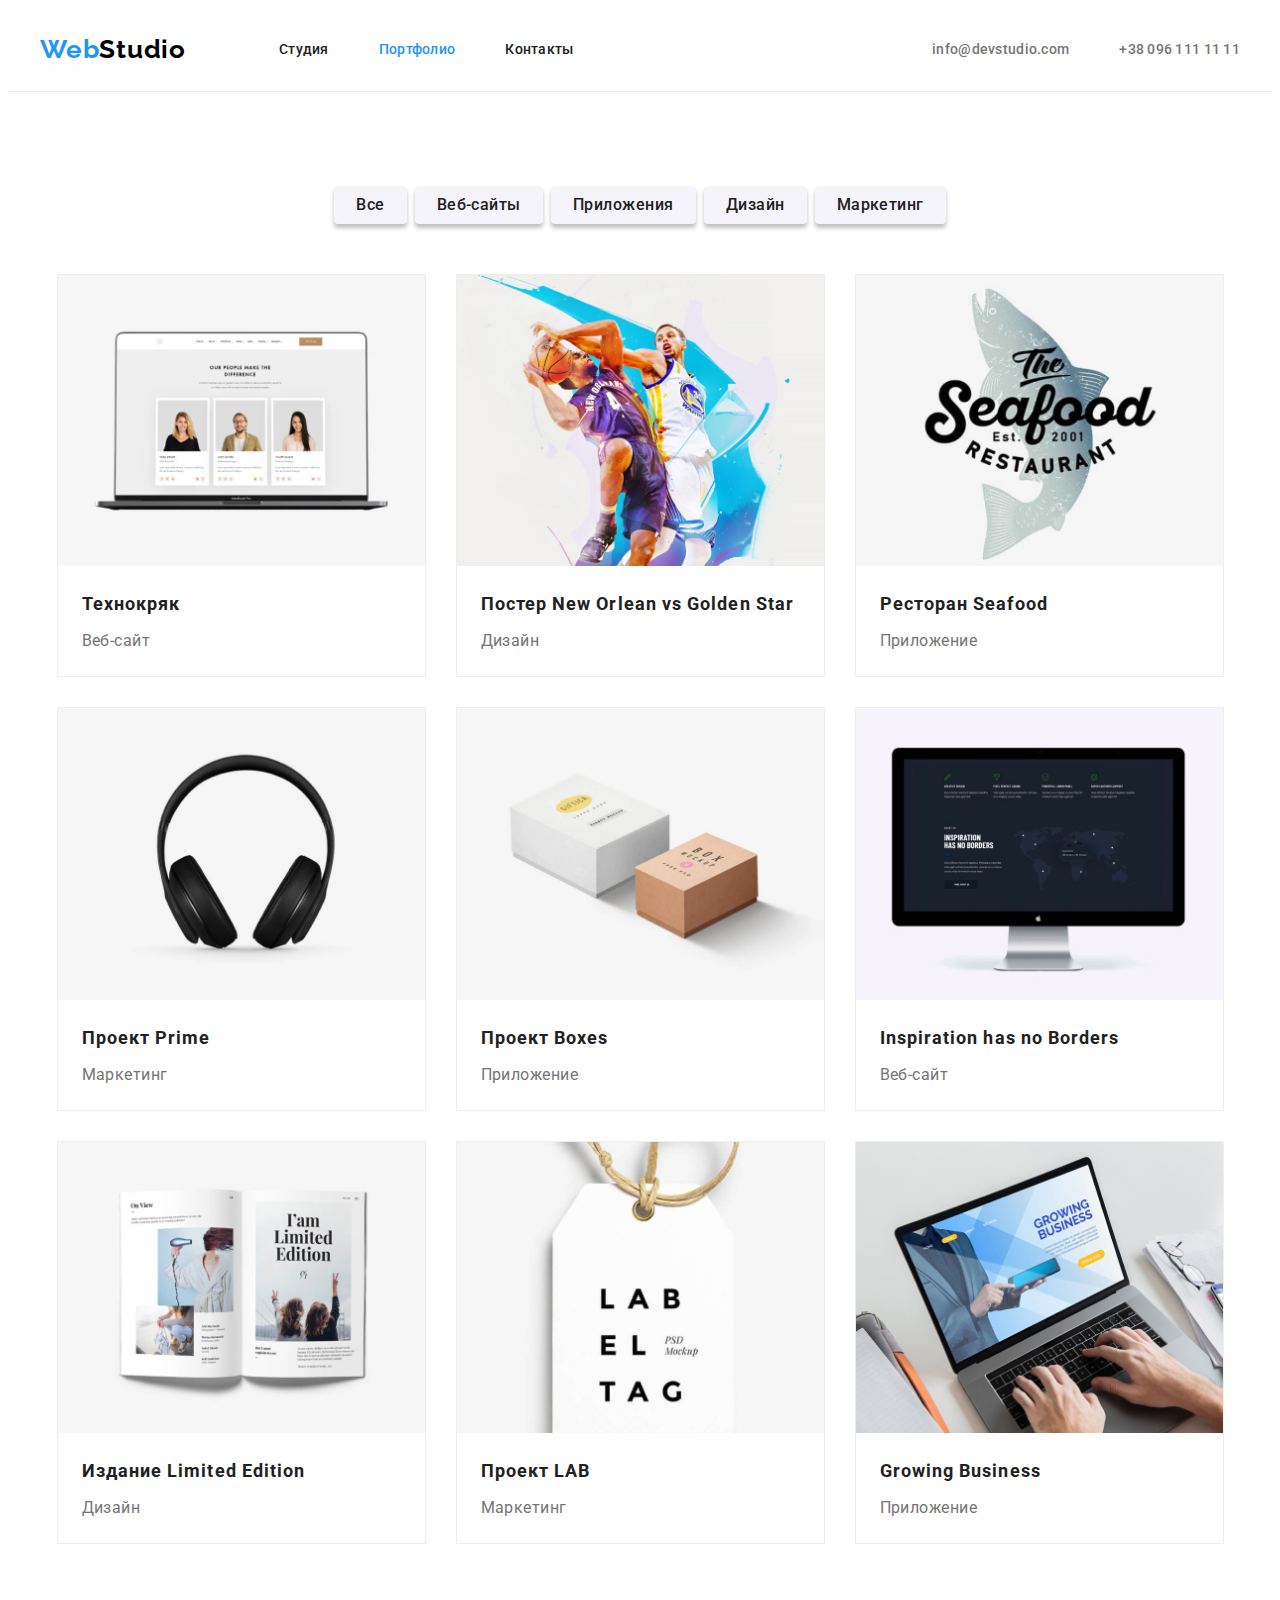
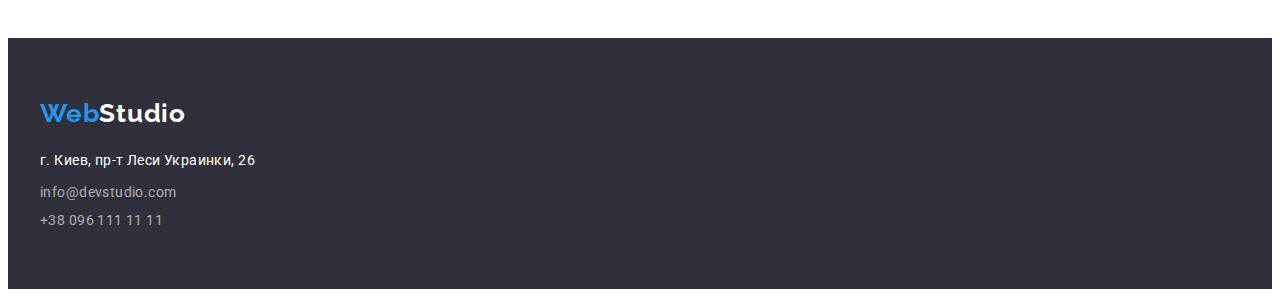
==== commit 3250b97c: "corr 2" ====
--- a/portfolio.html
+++ b/portfolio.html
@@ -21,11 +21,12 @@
                        <li class="navigation-list-item"><a class="navigation-list-link link current" href="#">Портфолио</a></li>
                       <li class="navigation-list-item"><a class="navigation-list-link link" href="#">Контакты</a></li>
                   </ul>   
-                  <ul class="contact-list list">
+                   
+                </nav> 
+                <ul class="contact-list list">
                         <li class="contact-list-item"><a class="contact-header-link link" href="mailto:info@devstudio.com">info@devstudio.com</a></li>
                          <li class="contact-list-item"><a class="contact-header-link link" href="tel:+380961111111">+38 096 111 11 11</a></li>
-                  </ul>    
-                </nav> 
+                  </ul>   
         </div>
     </header>
     <main>
@@ -115,7 +116,7 @@
         
     </main>
     <!--футер-->
- <footer class="footer">
+    <footer class="footer">
         <div class="footer-div">
           <a class="logo-studio-footer link" href="./index.html"><span class="logo-web">Web</span>Studio</a> 
           <address class="adress">
--- a/css/styles.css
+++ b/css/styles.css
@@ -45,7 +45,7 @@
 
 /* хедер */
 .header-container {
-    
+    display: flex;
     width: 1200px;
     padding-left: 15px;
     padding-right: 15px;
@@ -165,15 +165,24 @@
     /* height: 600px; */
 }
 .hero .container {
+    padding-top: 200px;
+    padding-bottom: 200px;
+}
+.container {
+    width: 1200px;
+    padding-left: 15px;
+    padding-right: 15px;
     margin: 0 auto;
+    /* padding-bottom: 0; */
+    
 }
 .hero-button {
     margin-top: 30px;
-    padding-bottom: 200px;
+   
 }
 
 .hero-headline {
-    padding-top: 200px;
+    
    
     font-style: normal;
     font-size: 44px;
@@ -220,11 +229,12 @@
     background-color: var(--modal-button-hover);
 }
 
-
+.advantages {
+padding-top: 99px;
+}
 .advantages-list {
     display: flex;
-    padding-top: 99px;
-    /* padding-bottom: 94px; */
+  /* padding-bottom: 94px; */
 }
 .advantages-list-item {
     width: 271px;
@@ -270,14 +280,7 @@
 .what-we-do-item{
 margin: 15px;
 }
-.container {
-    width: 1200px;
-    padding-left: 15px;
-    padding-right: 15px;
-    margin: 0 auto;
-    /* padding-bottom: 0; */
-    
-}
+
 .paddingbotom {
      padding-bottom: 94px;
 }
@@ -334,15 +337,17 @@
 /* footer */
 .footer {
     background-color: var(--hero-bg-color);
+     padding-bottom: 60px;
+     padding-top: 60px;
 }
 .footer-div {
    
    
-   width: 1200px;
+    width: 1200px;
     padding-left: 15px;
     padding-right: 15px;
     margin: 0 auto;
-    padding-top: 60px;
+    
 }
 
 .logo-studio-footer {
@@ -378,7 +383,7 @@
 }
 .adress {
     margin-top: 20px;
-    padding-bottom: 60px;
+   
 }
 .adress-list-item:not(:last-child){
     margin-bottom: 9px;
@@ -399,6 +404,8 @@
 }
 
 .portfolio-button {
+    font-family: Roboto;
+    padding: 6px 22px 6px 22px;
     font-weight: 500;
     font-size: 16px;
     line-height: 1.625;
@@ -411,6 +418,7 @@
     border-color: transparent;
     box-shadow: 0px 4px 4px rgba(0, 0, 0, 0.25);
     font-style: normal;
+    border: 0px;
 }
 .portfolio-button:hover,
 .portfolio-button:focus {
